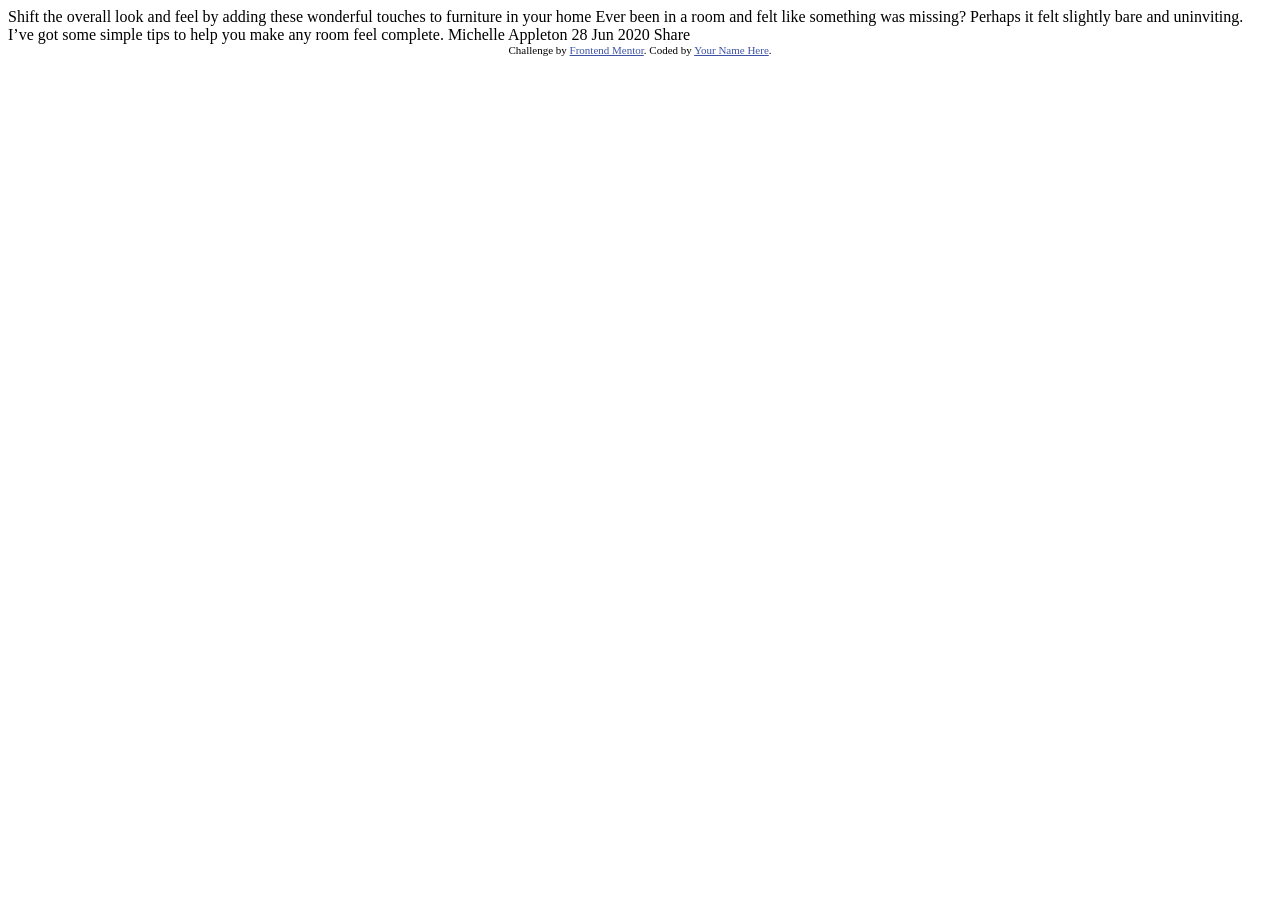
==== article-preview-component-master/index.html @ da41214a "chore: base project files" ====
<!DOCTYPE html>
<html lang="en">
<head>
  <meta charset="UTF-8">
  <meta name="viewport" content="width=device-width, initial-scale=1.0"> <!-- displays site properly based on user's device -->

  <link rel="icon" type="image/png" sizes="32x32" href="./images/favicon-32x32.png">
  
  <title>Frontend Mentor | Article preview component</title>

  <!-- Feel free to remove these styles or customise in your own stylesheet 👍 -->
  <style>
    .attribution { font-size: 0.6875rem; text-align: center; }
    .attribution a { color: hsl(228, 45%, 44%); }
  </style>
</head>
<body>

  Shift the overall look and feel by adding these wonderful 
  touches to furniture in your home

  Ever been in a room and felt like something was missing? Perhaps 
  it felt slightly bare and uninviting. I’ve got some simple tips 
  to help you make any room feel complete.

  Michelle Appleton
  28 Jun 2020

  Share
  
  <footer class="attribution">
    Challenge by <a href="https://www.frontendmentor.io?ref=challenge">Frontend Mentor</a>. 
    Coded by <a href="#">Your Name Here</a>.
  </footer>
</body>
</html>
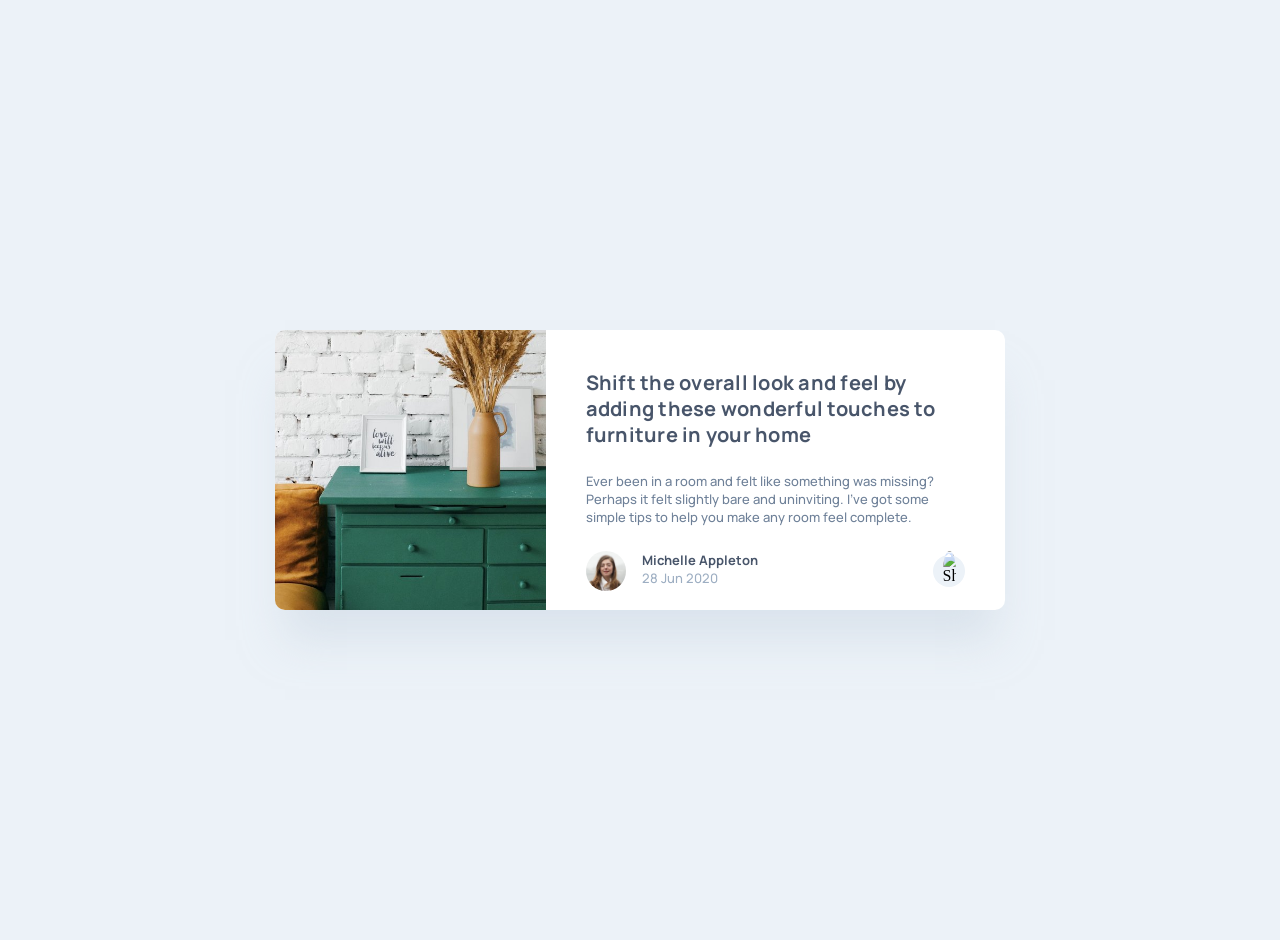
==== commit 0dfe0a6c: "feature styles and html structure" ====
--- a/article-preview-component-master/index.html
+++ b/article-preview-component-master/index.html
@@ -1,36 +1,66 @@
-<!DOCTYPE html>
+<!doctype html>
 <html lang="en">
-<head>
-  <meta charset="UTF-8">
-  <meta name="viewport" content="width=device-width, initial-scale=1.0"> <!-- displays site properly based on user's device -->
+  <head>
+    <meta charset="UTF-8" />
+    <meta name="viewport" content="width=device-width, initial-scale=1.0" />
+    <!-- displays site properly based on user's device -->
 
-  <link rel="icon" type="image/png" sizes="32x32" href="./images/favicon-32x32.png">
-  
-  <title>Frontend Mentor | Article preview component</title>
+    <link
+      rel="icon"
+      type="image/png"
+      sizes="32x32"
+      href="./images/favicon-32x32.png"
+    />
 
-  <!-- Feel free to remove these styles or customise in your own stylesheet 👍 -->
-  <style>
-    .attribution { font-size: 0.6875rem; text-align: center; }
-    .attribution a { color: hsl(228, 45%, 44%); }
-  </style>
-</head>
-<body>
+    <title>Frontend Mentor | Article preview component</title>
 
-  Shift the overall look and feel by adding these wonderful 
-  touches to furniture in your home
+    <link href="styles/styles.css" rel="stylesheet" />
+  </head>
+  <body>
+    <article class="container">
+      <div class="card-image-container">
+        <img
+          class="article-image"
+          src="images/drawers.jpg"
+          alt="picture of a table with a vase with flowers"
+        />
+      </div>
+      <div class="content">
+        <div class="article-content">
+          <h1 class="textPresetBold1">
+            Shift the overall look and feel by adding these wonderful touches to
+            furniture in your home
+          </h1>
+          <p class="textPreset2">
+            Ever been in a room and felt like something was missing? Perhaps it
+            felt slightly bare and uninviting. I’ve got some simple tips to help
+            you make any room feel complete.
+          </p>
+        </div>
 
-  Ever been in a room and felt like something was missing? Perhaps 
-  it felt slightly bare and uninviting. I’ve got some simple tips 
-  to help you make any room feel complete.
+        <div class="avatar-container">
+          <div class="avatar-content">
+            <img
+              class="avatar-image"
+              src="images/avatar-michelle.jpg"
+              alt="Michelle Appleton Picture"
+            />
+            <div class="avatar-info">
+              <h3 class="textPresetBold2">Michelle Appleton</h3>
+              <span class="textPreset2"> 28 Jun 2020 </span>
+            </div>
+          </div>
+          <a class="share-link">
+            <img class="avatar-image" src="images/icon-share.svg" alt="Share" />
+          </a>
+        </div>
+      </div>
+    </article>
 
-  Michelle Appleton
-  28 Jun 2020
-
-  Share
-  
-  <footer class="attribution">
-    Challenge by <a href="https://www.frontendmentor.io?ref=challenge">Frontend Mentor</a>. 
-    Coded by <a href="#">Your Name Here</a>.
-  </footer>
-</body>
-</html>+    <footer class="attribution">
+      Challenge by
+      <a href="https://www.frontendmentor.io?ref=challenge">Frontend Mentor</a>.
+      Coded by <a href="#">Your Name Here</a>.
+    </footer>
+  </body>
+</html>
--- a/article-preview-component-master/styles/styles.css
+++ b/article-preview-component-master/styles/styles.css
@@ -0,0 +1,200 @@
+@import url("https://fonts.googleapis.com/css2?family=Manrope:wght@200..800&display=swap");
+
+.attribution {
+  display: none;
+  font-size: 0.6875rem;
+  text-align: center;
+}
+.attribution a {
+  color: hsl(228, 45%, 44%);
+}
+
+* {
+  box-sizing: border-box;
+  margin: 0;
+  padding: 0;
+}
+
+/* Manrope Bold */
+.textPresetBold1 {
+  font-family: "Manrope", sans-serif;
+  font-weight: 700;
+  font-size: 20px;
+  line-height: 130%;
+  letter-spacing: 0.25px;
+}
+
+/* Manrope Bold 2*/
+.textPresetBold2 {
+  font-family: "Manrope", sans-serif;
+  font-weight: 700;
+  font-size: 13px;
+  line-height: 140%;
+  letter-spacing: 0.12%;
+}
+/* Manrope Mediun */
+.textPreset2 {
+  font-family: "Manrope", sans-serif;
+  font-weight: 500;
+  font-size: 13px;
+  line-height: 140%;
+  letter-spacing: 0.12%;
+}
+
+/* Manrope*/
+.textPreset3 {
+  font-family: "Manrope", sans-serif;
+  font-weight: 400;
+  font-size: 13px;
+  line-height: 140%;
+  letter-spacing: 25%;
+}
+:root {
+  --Grey-200: #ecf2f8;
+  --Grey-400: #9daec2;
+  --Grey-500: #6e8098;
+  --Grey-900: #48556a;
+  --White: #ffffff;
+}
+
+body {
+  background-color: var(--Grey-200);
+  height: 100dvh;
+  display: flex;
+  flex-direction: column;
+  justify-content: center;
+  margin: 20px;
+  align-items: center;
+}
+
+.container {
+  background-color: var(--White);
+  max-width: 327px;
+  max-height: 538px;
+  height: 100%;
+  border-radius: 10px;
+  overflow: hidden;
+  box-shadow: 0px 40px 40px -10px rgb(201, 213, 225, 0.5);
+}
+
+.article-image {
+  height: 200px;
+  width: 100%;
+  display: block;
+  object-fit: cover;
+  object-position: left -15px;
+}
+
+.content {
+  display: flex;
+  flex-direction: column;
+  gap: 48px;
+  padding: 32px 30px 18px;
+}
+
+.article-content {
+  display: flex;
+  flex-direction: column;
+  gap: 24px;
+  & h1 {
+    color: var(--Grey-900);
+  }
+  & p {
+    color: var(--Grey-500);
+  }
+}
+
+.avatar-container {
+  display: flex;
+  justify-content: space-between;
+  align-items: center;
+}
+
+.avatar-content {
+  display: flex;
+  gap: 16px;
+}
+
+.avatar-info {
+  display: flex;
+  flex-direction: column;
+  & h3 {
+    color: var(--Grey-900);
+  }
+  & span {
+    color: var(--Grey-400);
+  }
+}
+
+.avatar-image {
+  height: 40px;
+  width: 40px;
+  border-radius: 100%;
+}
+
+.share-link {
+  height: 32px;
+  width: 32px;
+  display: flex;
+  align-items: center;
+  justify-content: center;
+  border-radius: 100%;
+  background-color: var(--Grey-200);
+  cursor: pointer;
+}
+
+.share-link img {
+  width: 13px;
+}
+
+@media (min-width: 580px) {
+  .container {
+    max-width: 608px;
+    max-height: 346px;
+    width: 100%;
+    display: flex;
+  }
+
+  .card-image-container {
+    min-width: 229px;
+    width: 100%;
+    height: 100%;
+  }
+
+  .article-image {
+    width: 100%;
+    height: 100%;
+    object-fit: cover;
+    object-position: left center;
+  }
+
+  .content {
+    gap: 24px;
+    padding: 41px 36px 41px 32px;
+  }
+}
+
+@media (min-width: 700px) {
+  .container {
+    max-width: 730px;
+    width: 100%;
+    max-height: 280px;
+    display: flex;
+  }
+  .card-image-container {
+    width: 100%;
+    min-height: 100%;
+  }
+
+  .article-image {
+    width: 100%;
+    height: 100%;
+    object-fit: cover;
+    object-position: left center;
+  }
+
+  .content {
+    gap: 24px;
+    padding: 40px;
+  }
+}
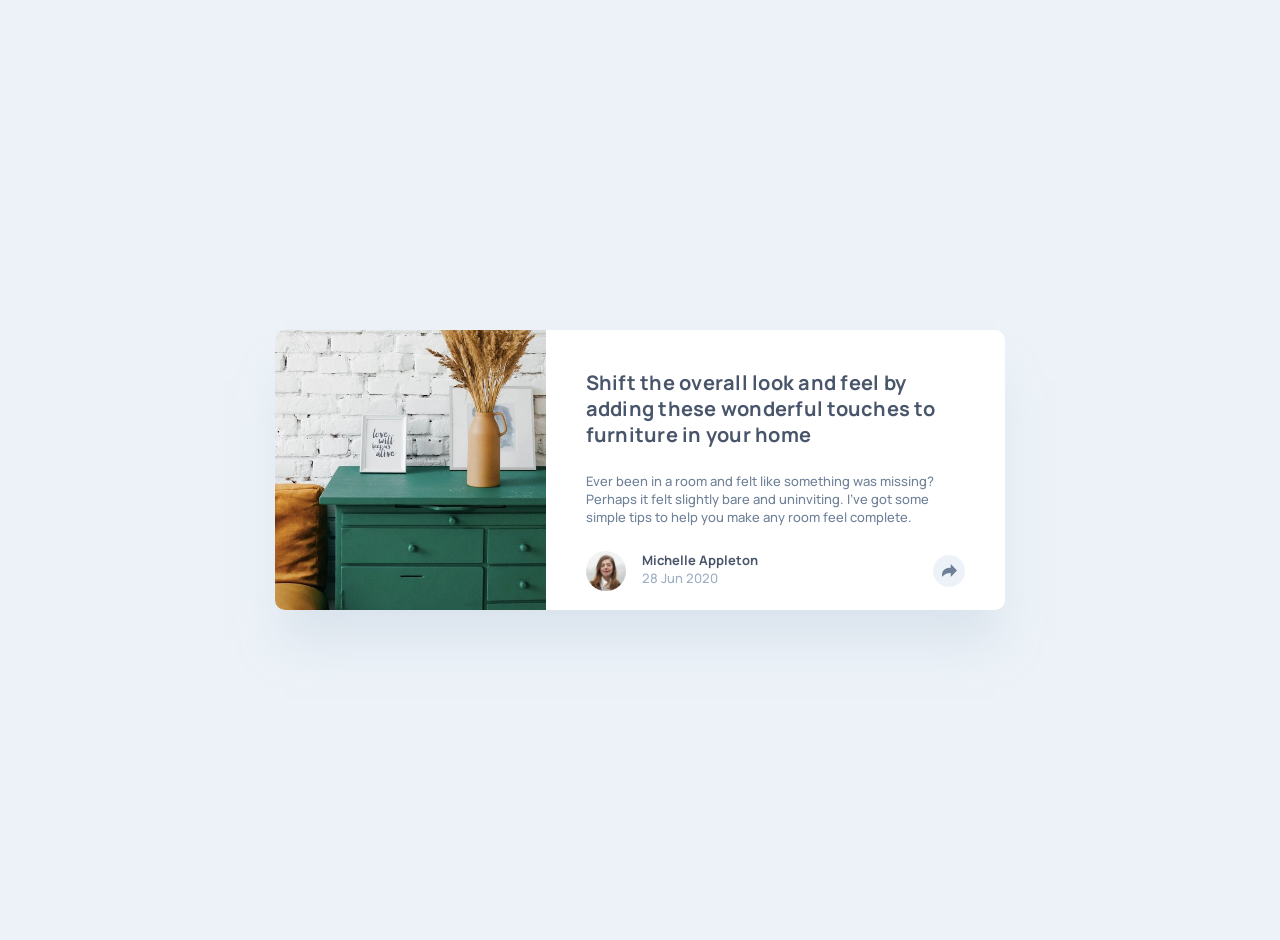
==== commit 60281a09: "feat add share button interactivit" ====
--- a/article-preview-component-master/index.html
+++ b/article-preview-component-master/index.html
@@ -50,9 +50,35 @@
               <span class="textPreset2"> 28 Jun 2020 </span>
             </div>
           </div>
-          <a class="share-link">
-            <img class="avatar-image" src="images/icon-share.svg" alt="Share" />
-          </a>
+          <button class="share-link" aria-label="Share icon">
+            <svg
+              width="15"
+              height="13"
+              viewBox="0 0 15 13"
+              fill="none"
+              xmlns="http://www.w3.org/2000/svg"
+            >
+              <path
+                d="M15 6.48112L8.76629 0V3.86675H7.44095C3.33138 3.86675 0 7.02539 0 10.9219V12.971L0.588684 12.3594C2.59014 10.2802 5.4221 9.09549 8.39115 9.09549H8.76629V12.9622L15 6.48112Z"
+                fill="currentColor"
+              />
+            </svg>
+          </button>
+          <div class="share-container">
+            <span class="textPreset3">SHARE</span>
+
+            <div class="icon-share">
+              <a href="#" aria-label="Share on Facebook">
+                <img src="images/icon-facebook.svg" alt="Facebook icon" />
+              </a>
+              <a href="#" aria-label="Share on Twitter">
+                <img src="images/icon-twitter.svg" alt="Twitter icon" />
+              </a>
+              <a href="#" aria-label="Share on Pinterest">
+                <img src="images/icon-pinterest.svg" alt="Pinterest Icon" />
+              </a>
+            </div>
+          </div>
         </div>
       </div>
     </article>
@@ -62,5 +88,6 @@
       <a href="https://www.frontendmentor.io?ref=challenge">Frontend Mentor</a>.
       Coded by <a href="#">Your Name Here</a>.
     </footer>
+    <script src="./index.js"></script>
   </body>
 </html>
--- a/article-preview-component-master/styles/styles.css
+++ b/article-preview-component-master/styles/styles.css
@@ -90,6 +90,7 @@
   flex-direction: column;
   gap: 48px;
   padding: 32px 30px 18px;
+  position: relative;
 }
 
 .article-content {
@@ -139,12 +140,41 @@
   align-items: center;
   justify-content: center;
   border-radius: 100%;
+  border: none;
   background-color: var(--Grey-200);
+  color: var(--Grey-500);
   cursor: pointer;
 }
 
-.share-link img {
-  width: 13px;
+.share-link.active {
+  background-color: var(--Grey-500);
+  z-index: 1;
+  color: var(--White);
+}
+
+.share-container {
+  display: none;
+  position: absolute;
+  left: 0;
+  bottom: 0;
+  padding: 30px;
+  width: 100%;
+  height: 76px;
+  background-color: var(--Grey-900);
+  color: var(--Grey-400);
+}
+
+.share-container.active {
+  display: flex;
+  align-items: center;
+  justify-content: left;
+  gap: 24px;
+}
+
+.icon-share {
+  display: flex;
+  gap: 16px;
+  align-items: center;
 }
 
 @media (min-width: 580px) {
@@ -153,6 +183,7 @@
     max-height: 346px;
     width: 100%;
     display: flex;
+    overflow: visible;
   }
 
   .card-image-container {
@@ -166,12 +197,34 @@
     height: 100%;
     object-fit: cover;
     object-position: left center;
+    border-radius: 10px 0 0 10px;
   }
 
   .content {
     gap: 24px;
     padding: 41px 36px 41px 32px;
   }
+
+  .share-container {
+    width: 248px;
+    height: 55px;
+    border-radius: 10px;
+    box-shadow: 2px 2px 2px var(--Grey-900);
+    bottom: 90px;
+    left: auto;
+    right: -67px;
+  }
+
+  .share-container::after {
+    content: "";
+    position: absolute;
+    width: 16px;
+    height: 16px;
+    background-color: var(--Grey-900);
+    bottom: -8px;
+    left: 50%;
+    transform: translateX(-50%) rotate(45deg);
+  }
 }
 
 @media (min-width: 700px) {
@@ -197,4 +250,7 @@
     gap: 24px;
     padding: 40px;
   }
-}
+  .share-container {
+    bottom: 75px;
+  }
+}
